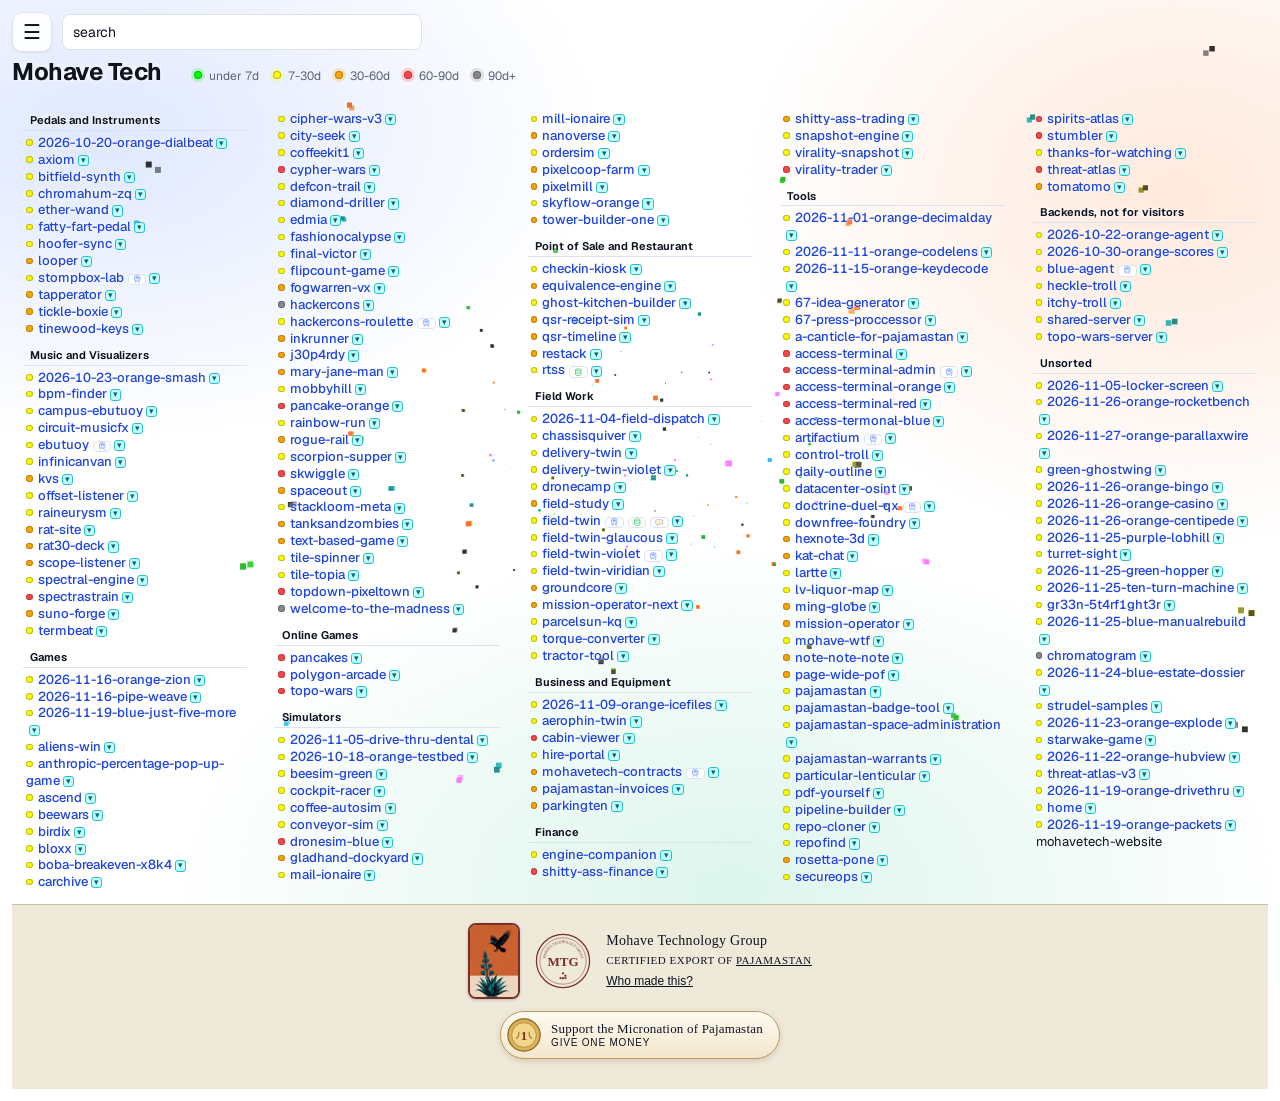
==== index.html @ eb2097d9 "sync app list with vercel" ====
<!DOCTYPE html>
<html>
<head>
<title>Mohave Tech</title>
<script src="troll.js?v=1793902455839" defer></script>
<link rel="manifest" href="manifest.json">
<link rel="icon" type="image/png" href="icon-192.png">
<link rel="apple-touch-icon" href="icon-192.png">
<meta name="theme-color" content="#000000">
<style>
body { background-color: black; color: #00ff00; font-family: monospace; padding: 20px; }
a { text-decoration: none; }
h1 { color: #00ffff; font-family: Arial, sans-serif; font-weight: bold; letter-spacing: 2px; }
h2 { color: #00ffff; font-family: Arial, sans-serif; font-weight: bold; letter-spacing: 1px; border-bottom: 1px solid #00ffff; }
.legend span { margin-right: 15px; }
.tag { color: #888888; margin-left: 6px; font-size: 12px; }
.hamburger { font-size: 28px; cursor: pointer; background: none; border: 1px solid #00ff00; color: #00ff00; padding: 4px 12px; }
.menu { display: none; flex-direction: column; border: 1px solid #00ff00; width: 200px; margin-top: 8px; }
.menu button { background: black; color: #00ff00; border: none; border-bottom: 1px solid #00ff00; padding: 10px; text-align: left; font-family: monospace; font-size: 16px; }
.menu.open { display: flex; }
#searchbar { margin: 10px 0; }
#searchbar input { background: black; color: #00ff00; border: 1px solid #00ff00; font-family: monospace; font-size: 16px; padding: 8px; width: 100%; max-width: 360px; box-sizing: border-box; }
@media (min-width: 900px) and (hover: hover) and (pointer: fine) {
  #alpha-view, #category-view { column-count: 3; column-gap: 40px; }
  #alpha-view p, #category-view p { break-inside: avoid; }
  #category-view h2 { break-after: avoid; }
}
.hidden { display: none; }
#topbar { display: flex; align-items: center; gap: 10px; }
#topbar .hamburger { float: none !important; margin: 0 !important; flex: 0 0 auto; }
#topbar #searchbar { margin: 0 !important; flex: 1 1 auto; min-width: 0; clear: none !important; }
#topbar #searchbar input { max-width: 360px; }
#searchbox:focus { outline: none; border-color: #2447f5 !important; box-shadow: 0 0 0 2px rgba(36, 71, 245, .35); }
</style>
<script>
function filterHub(q) {
  q = q.trim().toLowerCase();
  ["alpha-view", "category-view"].forEach(function (id) {
    var box = document.getElementById(id);
    if (!box) return;
    var head = null, count = 0, show = true;
    Array.prototype.slice.call(box.children).forEach(function (el) {
      if (el.tagName === "H2") {
        if (head) head.style.display = (!q || count) ? "" : "none";
        head = el; count = 0; show = true; el.style.display = "";
        return;
      }
      if (el.tagName === "P") {
        show = !q || el.textContent.toLowerCase().indexOf(q) > -1;
        if (show) count++;
      }
      el.style.display = show ? "" : "none";
    });
    if (head) head.style.display = (!q || count) ? "" : "none";
  });
}
function toggleSearch() {
  var bar = document.getElementById("searchbar");
  var box = document.getElementById("searchbox");
  document.getElementById("menu").classList.remove("open");
  if (bar.classList.contains("hidden")) {
    var st = document.getElementById("stats-view");
    if (st && st.offsetParent !== null) showView("category");
    bar.classList.remove("hidden");
    box.focus();
  } else {
    box.value = "";
    filterHub("");
    bar.classList.add("hidden");
  }
}
</script>
</head>
<body>

<div id="topbar">
<button class="hamburger" onclick="document.getElementById('menu').classList.toggle('open')">&#9776;</button>
<div id="searchbar"><input id="searchbox" type="search" placeholder="search" autocomplete="off" oninput="filterHub(this.value)"></div>
</div>
<div class="menu" id="menu">
<button onclick="showView('alpha')">Alphabetical View</button>
<button onclick="showView('category')">Category View</button>
<button onclick="stumble()">Stumble</button>
<button onclick="showStats()">Statistics</button>
</div>


<h1>Mohave Tech</h1>

<p class="legend">
<span style="color:#00ff00">under 7d</span>
<span style="color:#ffff00">7-30d</span>
<span style="color:#ffa500">30-60d</span>
<span style="color:#ff4444">60-90d</span>
<span style="color:#888888">90d+</span>
</p>

<div id="alpha-view" class="hidden">
<p><a href="https://2026-10-18-orange-testbed.vercel.app">2026-10-18-orange-testbed</a><span class="tag">-orange</span></p>
<p><a href="https://2026-10-20-orange-dialbeat.vercel.app">2026-10-20-orange-dialbeat</a><span class="tag">-orange</span></p>
<p><a href="https://2026-10-22-orange-agent.vercel.app">2026-10-22-orange-agent</a><span class="tag">-orange</span></p>
<p><a href="https://2026-10-23-orange-smash.vercel.app">2026-10-23-orange-smash</a><span class="tag">-orange</span></p>
<p><a href="https://2026-10-30-orange-scores.vercel.app">2026-10-30-orange-scores</a><span class="tag">-orange</span></p>
<p><a href="https://2026-11-01-orange-decimalday.vercel.app">2026-11-01-orange-decimalday</a><span class="tag">-orange</span></p>
<p><a href="https://2026-11-04-field-dispatch.vercel.app">2026-11-04-field-dispatch</a></p>
<p><a href="https://2026-11-05-drive-thru-dental.vercel.app">2026-11-05-drive-thru-dental</a></p>
<p><a href="https://2026-11-05-locker-screen.vercel.app">2026-11-05-locker-screen</a></p>
<p><a href="https://2026-11-09-orange-icefiles.vercel.app">2026-11-09-orange-icefiles</a></p>
<p><a href="https://2026-11-11-orange-codelens.vercel.app">2026-11-11-orange-codelens</a></p>
<p><a href="https://2026-11-15-orange-keydecode.vercel.app">2026-11-15-orange-keydecode</a></p>
<p><a href="https://2026-11-16-orange-zion.vercel.app">2026-11-16-orange-zion</a></p>
<p><a href="https://2026-11-16-pipe-weave.vercel.app">2026-11-16-pipe-weave</a></p>
<p><a href="https://2026-11-19-blue-just-five-more.vercel.app">2026-11-19-blue-just-five-more</a></p>
<p><a href="https://2026-11-19-orange-drivethru.vercel.app">2026-11-19-orange-drivethru</a></p>
<p><a href="https://2026-11-19-orange-packets.vercel.app">2026-11-19-orange-packets</a></p>
<p><a href="https://2026-11-22-orange-hubview.vercel.app">2026-11-22-orange-hubview</a></p>
<p><a href="https://2026-11-23-orange-explode.vercel.app">2026-11-23-orange-explode</a></p>
<p><a href="https://2026-11-24-blue-estate-dossier.vercel.app">2026-11-24-blue-estate-dossier</a></p>
<p><a href="https://2026-11-25-blue-manualrebuild.vercel.app">2026-11-25-blue-manualrebuild</a></p>
<p><a href="https://2026-11-25-green-hopper.vercel.app">2026-11-25-green-hopper</a></p>
<p><a href="https://2026-11-25-purple-lobhill.vercel.app">2026-11-25-purple-lobhill</a></p>
<p><a href="https://2026-11-25-ten-turn-machine.vercel.app">2026-11-25-ten-turn-machine</a></p>
<p><a href="https://2026-11-26-orange-bingo.vercel.app">2026-11-26-orange-bingo</a></p>
<p><a href="https://2026-11-26-orange-casino.vercel.app">2026-11-26-orange-casino</a></p>
<p><a href="https://2026-11-26-orange-centipede.vercel.app">2026-11-26-orange-centipede</a></p>
<p><a href="https://2026-11-26-orange-rocketbench.vercel.app">2026-11-26-orange-rocketbench</a></p>
<p><a href="https://2026-11-27-orange-parallaxwire.vercel.app">2026-11-27-orange-parallaxwire</a></p>
<p><a href="https://67-idea-generator.vercel.app">67-idea-generator</a></p>
<p><a href="https://67-press-proccessor.vercel.app">67-press-proccessor</a><span class="tag">-orange</span></p>
<p><a href="https://a-canticle-for-pajamastan.vercel.app">a-canticle-for-pajamastan</a></p>
<p><a href="https://access-terminal-smoky.vercel.app">access-terminal</a><span class="tag">-blue-orange</span></p>
<p><a href="https://access-terminal-admin.vercel.app">access-terminal-admin</a><span class="tag">-blue-orange</span></p>
<p><a href="https://access-terminal-orange.vercel.app">access-terminal-orange</a><span class="tag">-blue</span></p>
<p><a href="https://access-terminal-red.vercel.app">access-terminal-red</a><span class="tag">-blue</span></p>
<p><a href="https://access-termonal-blue.vercel.app">access-termonal-blue</a><span class="tag">-blue</span></p>
<p><a href="https://aerophin-twin.vercel.app">aerophin-twin</a><span class="tag">-orange-blue</span></p>
<p><a href="https://aliens-win.vercel.app">aliens-win</a><span class="tag">-orange</span></p>
<p><a href="https://anthropic-percentage-pop-up-game.vercel.app">anthropic-percentage-pop-up-game</a></p>
<p><a href="https://artifactium.vercel.app">artifactium</a></p>
<p><a href="https://ascend-pearl-ten.vercel.app">ascend</a><span class="tag">-red</span></p>
<p><a href="https://axiom-eight-xi.vercel.app">axiom</a><span class="tag">-orange-red</span></p>
<p><a href="https://beesim-green.vercel.app">beesim-green</a><span class="tag">-green</span></p>
<p><a href="https://beewars.vercel.app">beewars</a></p>
<p><a href="https://birdix.vercel.app">birdix</a><span class="tag">-orange-blue</span></p>
<p><a href="https://bitfield-synth.vercel.app">bitfield-synth</a><span class="tag">-blue-orange</span></p>
<p><a href="https://bloxx-three.vercel.app">bloxx</a></p>
<p><a href="https://blue-agent-lilac.vercel.app">blue-agent</a></p>
<p><a href="https://boba-breakeven-x8k4.vercel.app">boba-breakeven-x8k4</a><span class="tag">-blue</span></p>
<p><a href="https://bpm-finder-sigma.vercel.app">bpm-finder</a></p>
<p><a href="https://cabin-viewer.vercel.app">cabin-viewer</a><span class="tag">-orange</span></p>
<p><a href="https://campus-ebutuoy.vercel.app">campus-ebutuoy</a><span class="tag">-orange</span></p>
<p><a href="https://carchive-nine.vercel.app">carchive</a><span class="tag">-blue</span></p>
<p><a href="https://chassisquiver.vercel.app">chassisquiver</a></p>
<p><a href="https://checkin-kiosk-bice.vercel.app">checkin-kiosk</a><span class="tag">-blue-red</span></p>
<p><a href="https://chromahum-zq.vercel.app">chromahum-zq</a></p>
<p><a href="https://chromatogram-three.vercel.app">chromatogram</a></p>
<p><a href="https://cipher-wars-v3.vercel.app">cipher-wars-v3</a></p>
<p><a href="https://circuit-musicfx.vercel.app">circuit-musicfx</a><span class="tag">-orange</span></p>
<p><a href="https://city-seek.vercel.app">city-seek</a></p>
<p><a href="https://cockpit-racer.vercel.app">cockpit-racer</a><span class="tag">-blue</span></p>
<p><a href="https://coffee-autosim.vercel.app">coffee-autosim</a><span class="tag">-blue</span></p>
<p><a href="https://coffeekit1.vercel.app">coffeekit1</a><span class="tag">-orange-green</span></p>
<p><a href="https://control-troll-sudosilo2-1771s-projects.vercel.app">control-troll</a></p>
<p><a href="https://conveyor-sim.vercel.app">conveyor-sim</a></p>
<p><a href="https://cypher-wars.vercel.app">cypher-wars</a><span class="tag">-orange</span></p>
<p><a href="https://daily-outline.vercel.app">daily-outline</a><span class="tag">-orange</span></p>
<p><a href="https://datacenter-osint.vercel.app">datacenter-osint</a><span class="tag">-blue</span></p>
<p><a href="https://defcon-trail.vercel.app">defcon-trail</a></p>
<p><a href="https://delivery-twin.vercel.app">delivery-twin</a></p>
<p><a href="https://delivery-twin-violet.vercel.app">delivery-twin-violet</a></p>
<p><a href="https://diamond-driller.vercel.app">diamond-driller</a></p>
<p><a href="https://doctrine-duel-qx.vercel.app">doctrine-duel-qx</a></p>
<p><a href="https://downfree-foundry.vercel.app">downfree-foundry</a></p>
<p><a href="https://dronecamp.vercel.app">dronecamp</a></p>
<p><a href="https://dronesim-blue.vercel.app">dronesim-blue</a><span class="tag">-blue</span></p>
<p><a href="https://ebutuoy.vercel.app">ebutuoy</a><span class="tag">-blue-orange</span></p>
<p><a href="https://edmia.vercel.app">edmia</a><span class="tag">-orange</span></p>
<p><a href="https://engine-companion.vercel.app">engine-companion</a></p>
<p><a href="https://equivalence-engine.vercel.app">equivalence-engine</a><span class="tag">-blue</span></p>
<p><a href="https://ether-wand.vercel.app">ether-wand</a><span class="tag">-orange</span></p>
<p><a href="https://fashionocalypse.vercel.app">fashionocalypse</a></p>
<p><a href="https://fatty-fart-pedal.vercel.app">fatty-fart-pedal</a></p>
<p><a href="https://field-study-pi.vercel.app">field-study</a><span class="tag">-blue-red</span></p>
<p><a href="https://field-twin-teal.vercel.app">field-twin</a><span class="tag">-blue</span></p>
<p><a href="https://field-twin-glaucous.vercel.app">field-twin-glaucous</a></p>
<p><a href="https://field-twin-violet.vercel.app">field-twin-violet</a></p>
<p><a href="https://field-twin-viridian.vercel.app">field-twin-viridian</a></p>
<p><a href="https://final-victor.vercel.app">final-victor</a></p>
<p><a href="https://flipcount-game.vercel.app">flipcount-game</a></p>
<p><a href="https://fogwarren-vx.vercel.app">fogwarren-vx</a></p>
<p><a href="https://ghost-kitchen-builder.vercel.app">ghost-kitchen-builder</a><span class="tag">-orange</span></p>
<p><a href="https://gladhand-dockyard.vercel.app">gladhand-dockyard</a><span class="tag">-blue-red</span></p>
<p><a href="https://gr33n-5t4rf1ght3r.vercel.app">gr33n-5t4rf1ght3r</a></p>
<p><a href="https://green-ghostwing.vercel.app">green-ghostwing</a></p>
<p><a href="https://groundcore-nine.vercel.app">groundcore</a><span class="tag">-orange</span></p>
<p><a href="https://hackercons.vercel.app">hackercons</a><span class="tag">-blue-orange</span></p>
<p><a href="https://hackercons-roulette.vercel.app">hackercons-roulette</a><span class="tag">-orange-blue</span></p>
<p><a href="https://heckle-troll.vercel.app">heckle-troll</a></p>
<p><a href="https://hexnote-3d.vercel.app">hexnote-3d</a><span class="tag">-orange</span></p>
<p><a href="https://hire-portal-six.vercel.app">hire-portal</a><span class="tag">-orange</span></p>
<p><a href="https://home.vercel.app">home</a></p>
<p><a href="https://hoofer-sync.vercel.app">hoofer-sync</a></p>
<p><a href="https://infinicanvan.vercel.app">infinicanvan</a><span class="tag">-orange-red</span></p>
<p><a href="https://inkrunner-gray.vercel.app">inkrunner</a></p>
<p><a href="https://itchy-troll.vercel.app">itchy-troll</a></p>
<p><a href="https://j30p4rdy.vercel.app">j30p4rdy</a><span class="tag">-blue</span></p>
<p><a href="https://kat-chat-flame.vercel.app">kat-chat</a><span class="tag">-orange</span></p>
<p><a href="https://kvs-sigma.vercel.app">kvs</a><span class="tag">-blue-orange</span></p>
<p><a href="https://lartte.vercel.app">lartte</a></p>
<p><a href="https://looper-sooty.vercel.app">looper</a><span class="tag">-blue-orange</span></p>
<p><a href="https://lv-liquor-map.vercel.app">lv-liquor-map</a></p>
<p><a href="https://mail-ionaire.vercel.app">mail-ionaire</a></p>
<p><a href="https://mary-jane-man.vercel.app">mary-jane-man</a><span class="tag">-red-blue-orange</span></p>
<p><a href="https://mill-ionaire.vercel.app">mill-ionaire</a><span class="tag">-orange</span></p>
<p><a href="https://ming-globe.vercel.app">ming-globe</a><span class="tag">-orange</span></p>
<p><a href="https://mission-operator.vercel.app">mission-operator</a><span class="tag">-orange</span></p>
<p><a href="https://mission-operator-next.vercel.app">mission-operator-next</a></p>
<p><a href="https://mobbyhill.vercel.app">mobbyhill</a></p>
<p><a href="https://mohave-wtf.vercel.app">mohave-wtf</a></p>
<p><a href="https://mohavetech-contracts.vercel.app">mohavetech-contracts</a><span class="tag">-blue-orange</span></p>
<p><a href="https://nanoverse-psi.vercel.app">nanoverse</a><span class="tag">-red</span></p>
<p><a href="https://note-note-note.vercel.app">note-note-note</a><span class="tag">-orange</span></p>
<p><a href="https://offset-listener.vercel.app">offset-listener</a><span class="tag">-blue-red</span></p>
<p><a href="https://ordersim.vercel.app">ordersim</a><span class="tag">-blue</span></p>
<p><a href="https://page-wide-pof.vercel.app">page-wide-pof</a><span class="tag">-orange</span></p>
<p><a href="https://pajamastan.vercel.app">pajamastan</a><span class="tag">-blue</span></p>
<p><a href="https://pajamastan-badge-tool.vercel.app">pajamastan-badge-tool</a></p>
<p><a href="https://pajamastan-invoices.vercel.app">pajamastan-invoices</a></p>
<p><a href="https://pajamastan-space-administration.vercel.app">pajamastan-space-administration</a></p>
<p><a href="https://pajamastan-warrants.vercel.app">pajamastan-warrants</a><span class="tag">-orange</span></p>
<p><a href="https://pancake-orange.vercel.app">pancake-orange</a><span class="tag">-orange</span></p>
<p><a href="https://pancakes-ecru.vercel.app">pancakes</a></p>
<p><a href="https://parcelsun-kq.vercel.app">parcelsun-kq</a></p>
<p><a href="https://parkingten.vercel.app">parkingten</a><span class="tag">-orange</span></p>
<p><a href="https://particular-lenticular.vercel.app">particular-lenticular</a></p>
<p><a href="https://pdf-yourself.vercel.app">pdf-yourself</a></p>
<p><a href="https://pipeline-builder-azure-kappa.vercel.app">pipeline-builder</a><span class="tag">-orange</span></p>
<p><a href="https://pixelcoop-farm.vercel.app">pixelcoop-farm</a></p>
<p><a href="https://pixelmill.vercel.app">pixelmill</a><span class="tag">-red</span></p>
<p><a href="https://polygon-arcade.vercel.app">polygon-arcade</a><span class="tag">-green</span></p>
<p><a href="https://qsr-receipt-sim.vercel.app">qsr-receipt-sim</a><span class="tag">-orange</span></p>
<p><a href="https://qsr-timeline.vercel.app">qsr-timeline</a></p>
<p><a href="https://rainbow-run-ochre.vercel.app">rainbow-run</a></p>
<p><a href="https://raineurysm.vercel.app">raineurysm</a></p>
<p><a href="https://rat-site-gilt.vercel.app">rat-site</a><span class="tag">-orange</span></p>
<p><a href="https://rat30-deck.vercel.app">rat30-deck</a><span class="tag">-orange</span></p>
<p><a href="https://repo-cloner-khaki.vercel.app">repo-cloner</a></p>
<p><a href="https://repofind-delta.vercel.app">repofind</a><span class="tag">-blue-orange</span></p>
<p><a href="https://restack-wheat.vercel.app">restack</a><span class="tag">-orange</span></p>
<p><a href="https://rogue-rail.vercel.app">rogue-rail</a><span class="tag">-blue-orange</span></p>
<p><a href="https://rosetta-pone.vercel.app">rosetta-pone</a></p>
<p><a href="https://rtss-sigma.vercel.app">rtss</a><span class="tag">-orange</span></p>
<p><a href="https://scope-listener.vercel.app">scope-listener</a><span class="tag">-blue-red</span></p>
<p><a href="https://scorpion-supper.vercel.app">scorpion-supper</a></p>
<p><a href="https://secureops-pi.vercel.app">secureops</a><span class="tag">-red</span></p>
<p><a href="https://shared-server-azure.vercel.app">shared-server</a></p>
<p><a href="https://shitty-ass-finance.vercel.app">shitty-ass-finance</a><span class="tag">-orange</span></p>
<p><a href="https://shitty-ass-trading.vercel.app">shitty-ass-trading</a><span class="tag">-blue-red-orange</span></p>
<p><a href="https://skwiggle.vercel.app">skwiggle</a><span class="tag">-orange-red-blue</span></p>
<p><a href="https://skyflow-orange.vercel.app">skyflow-orange</a><span class="tag">-orange</span></p>
<p><a href="https://snapshot-engine-pied.vercel.app">snapshot-engine</a></p>
<p><a href="https://spaceout-mu.vercel.app">spaceout</a><span class="tag">-orange-blue</span></p>
<p><a href="https://spectral-engine.vercel.app">spectral-engine</a><span class="tag">-orange</span></p>
<p><a href="https://spectrastrain.vercel.app">spectrastrain</a><span class="tag">-blue</span></p>
<p><a href="https://spirits-atlas.vercel.app">spirits-atlas</a><span class="tag">-blue-orange</span></p>
<p><a href="https://stackloom-meta.vercel.app">stackloom-meta</a></p>
<p><a href="https://starwake-game-fawn.vercel.app">starwake-game</a></p>
<p><a href="https://stompbox-lab.vercel.app">stompbox-lab</a><span class="tag">-orange</span></p>
<p><a href="https://strudel-samples.vercel.app">strudel-samples</a></p>
<p><a href="https://stumbler.vercel.app">stumbler</a><span class="tag">-red-blue-green</span></p>
<p><a href="https://suno-forge-kappa.vercel.app">suno-forge</a><span class="tag">-blue-orange</span></p>
<p><a href="https://tanksandzombies.vercel.app">tanksandzombies</a><span class="tag">-blue-orange</span></p>
<p><a href="https://tapperator.vercel.app">tapperator</a></p>
<p><a href="https://termbeat.vercel.app">termbeat</a></p>
<p><a href="https://text-based-game-nine.vercel.app">text-based-game</a></p>
<p><a href="https://thanks-for-watching.vercel.app">thanks-for-watching</a></p>
<p><a href="https://threat-atlas-two.vercel.app">threat-atlas</a><span class="tag">-blue</span></p>
<p><a href="https://threat-atlas-v3.vercel.app">threat-atlas-v3</a></p>
<p><a href="https://tickle-boxie.vercel.app">tickle-boxie</a></p>
<p><a href="https://tile-spinner.vercel.app">tile-spinner</a><span class="tag">-blue</span></p>
<p><a href="https://tile-topia.vercel.app">tile-topia</a></p>
<p><a href="https://tinewood-keys.vercel.app">tinewood-keys</a><span class="tag">-orange</span></p>
<p><a href="https://tomatomo.vercel.app">tomatomo</a></p>
<p><a href="https://topdown-pixeltown.vercel.app">topdown-pixeltown</a><span class="tag">-green-orange</span></p>
<p><a href="https://topo-wars.vercel.app">topo-wars</a><span class="tag">-orange</span></p>
<p><a class="nostumble" href="https://topo-wars-server.vercel.app">topo-wars-server</a></p>
<p><a href="https://torque-converter.vercel.app">torque-converter</a><span class="tag">-orange</span></p>
<p><a href="https://tower-builder-one.vercel.app">tower-builder-one</a><span class="tag">-blue-green</span></p>
<p><a href="https://tractor-tool.vercel.app">tractor-tool</a></p>
<p><a href="https://turret-sight.vercel.app">turret-sight</a></p>
<p><a href="https://virality-snapshot.vercel.app">virality-snapshot</a><span class="tag">-orange</span></p>
<p><a href="https://virality-trader.vercel.app">virality-trader</a><span class="tag">-orange-red</span></p>
<p><a href="https://welcome-to-the-madness.vercel.app">welcome-to-the-madness</a></p>
</div>

<div id="stats-view" class="hidden"></div>

<div id="category-view">
<h2>Pedals and Instruments</h2>
<p><a href="https://2026-10-20-orange-dialbeat.vercel.app">2026-10-20-orange-dialbeat</a><span class="tag">-orange</span></p>
<p><a href="https://axiom-eight-xi.vercel.app">axiom</a><span class="tag">-orange-red</span></p>
<p><a href="https://bitfield-synth.vercel.app">bitfield-synth</a><span class="tag">-blue-orange</span></p>
<p><a href="https://chromahum-zq.vercel.app">chromahum-zq</a></p>
<p><a href="https://ether-wand.vercel.app">ether-wand</a><span class="tag">-orange</span></p>
<p><a href="https://fatty-fart-pedal.vercel.app">fatty-fart-pedal</a></p>
<p><a href="https://hoofer-sync.vercel.app">hoofer-sync</a></p>
<p><a href="https://looper-sooty.vercel.app">looper</a><span class="tag">-blue-orange</span></p>
<p><a href="https://stompbox-lab.vercel.app">stompbox-lab</a><span class="tag">-orange</span></p>
<p><a href="https://tapperator.vercel.app">tapperator</a></p>
<p><a href="https://tickle-boxie.vercel.app">tickle-boxie</a></p>
<p><a href="https://tinewood-keys.vercel.app">tinewood-keys</a><span class="tag">-orange</span></p>

<h2>Music and Visualizers</h2>
<p><a href="https://2026-10-23-orange-smash.vercel.app">2026-10-23-orange-smash</a><span class="tag">-orange</span></p>
<p><a href="https://bpm-finder-sigma.vercel.app">bpm-finder</a></p>
<p><a href="https://campus-ebutuoy.vercel.app">campus-ebutuoy</a><span class="tag">-orange</span></p>
<p><a href="https://circuit-musicfx.vercel.app">circuit-musicfx</a><span class="tag">-orange</span></p>
<p><a href="https://ebutuoy.vercel.app">ebutuoy</a><span class="tag">-blue-orange</span></p>
<p><a href="https://infinicanvan.vercel.app">infinicanvan</a><span class="tag">-orange-red</span></p>
<p><a href="https://kvs-sigma.vercel.app">kvs</a><span class="tag">-blue-orange</span></p>
<p><a href="https://offset-listener.vercel.app">offset-listener</a><span class="tag">-blue-red</span></p>
<p><a href="https://raineurysm.vercel.app">raineurysm</a></p>
<p><a href="https://rat-site-gilt.vercel.app">rat-site</a><span class="tag">-orange</span></p>
<p><a href="https://rat30-deck.vercel.app">rat30-deck</a><span class="tag">-orange</span></p>
<p><a href="https://scope-listener.vercel.app">scope-listener</a><span class="tag">-blue-red</span></p>
<p><a href="https://spectral-engine.vercel.app">spectral-engine</a><span class="tag">-orange</span></p>
<p><a href="https://spectrastrain.vercel.app">spectrastrain</a><span class="tag">-blue</span></p>
<p><a href="https://suno-forge-kappa.vercel.app">suno-forge</a><span class="tag">-blue-orange</span></p>
<p><a href="https://termbeat.vercel.app">termbeat</a></p>

<h2>Games</h2>
<p><a href="https://2026-11-16-orange-zion.vercel.app">2026-11-16-orange-zion</a></p>
<p><a href="https://2026-11-16-pipe-weave.vercel.app">2026-11-16-pipe-weave</a></p>
<p><a href="https://2026-11-19-blue-just-five-more.vercel.app">2026-11-19-blue-just-five-more</a></p>
<p><a href="https://aliens-win.vercel.app">aliens-win</a><span class="tag">-orange</span></p>
<p><a href="https://anthropic-percentage-pop-up-game.vercel.app">anthropic-percentage-pop-up-game</a></p>
<p><a href="https://ascend-pearl-ten.vercel.app">ascend</a><span class="tag">-red</span></p>
<p><a href="https://beewars.vercel.app">beewars</a></p>
<p><a href="https://birdix.vercel.app">birdix</a><span class="tag">-orange-blue</span></p>
<p><a href="https://bloxx-three.vercel.app">bloxx</a></p>
<p><a href="https://boba-breakeven-x8k4.vercel.app">boba-breakeven-x8k4</a><span class="tag">-blue</span></p>
<p><a href="https://carchive-nine.vercel.app">carchive</a><span class="tag">-blue</span></p>
<p><a href="https://cipher-wars-v3.vercel.app">cipher-wars-v3</a></p>
<p><a href="https://city-seek.vercel.app">city-seek</a></p>
<p><a href="https://coffeekit1.vercel.app">coffeekit1</a><span class="tag">-orange-green</span></p>
<p><a href="https://cypher-wars.vercel.app">cypher-wars</a><span class="tag">-orange</span></p>
<p><a href="https://defcon-trail.vercel.app">defcon-trail</a></p>
<p><a href="https://diamond-driller.vercel.app">diamond-driller</a></p>
<p><a href="https://edmia.vercel.app">edmia</a><span class="tag">-orange</span></p>
<p><a href="https://fashionocalypse.vercel.app">fashionocalypse</a></p>
<p><a href="https://final-victor.vercel.app">final-victor</a></p>
<p><a href="https://flipcount-game.vercel.app">flipcount-game</a></p>
<p><a href="https://fogwarren-vx.vercel.app">fogwarren-vx</a></p>
<p><a href="https://hackercons.vercel.app">hackercons</a><span class="tag">-blue-orange</span></p>
<p><a href="https://hackercons-roulette.vercel.app">hackercons-roulette</a><span class="tag">-orange-blue</span></p>
<p><a href="https://inkrunner-gray.vercel.app">inkrunner</a></p>
<p><a href="https://j30p4rdy.vercel.app">j30p4rdy</a><span class="tag">-blue</span></p>
<p><a href="https://mary-jane-man.vercel.app">mary-jane-man</a><span class="tag">-red-blue-orange</span></p>
<p><a href="https://mobbyhill.vercel.app">mobbyhill</a></p>
<p><a href="https://pancake-orange.vercel.app">pancake-orange</a><span class="tag">-orange</span></p>
<p><a href="https://rainbow-run-ochre.vercel.app">rainbow-run</a></p>
<p><a href="https://rogue-rail.vercel.app">rogue-rail</a><span class="tag">-blue-orange</span></p>
<p><a href="https://scorpion-supper.vercel.app">scorpion-supper</a></p>
<p><a href="https://skwiggle.vercel.app">skwiggle</a><span class="tag">-orange-red-blue</span></p>
<p><a href="https://spaceout-mu.vercel.app">spaceout</a><span class="tag">-orange-blue</span></p>
<p><a href="https://stackloom-meta.vercel.app">stackloom-meta</a></p>
<p><a href="https://tanksandzombies.vercel.app">tanksandzombies</a><span class="tag">-blue-orange</span></p>
<p><a href="https://text-based-game-nine.vercel.app">text-based-game</a></p>
<p><a href="https://tile-spinner.vercel.app">tile-spinner</a><span class="tag">-blue</span></p>
<p><a href="https://tile-topia.vercel.app">tile-topia</a></p>
<p><a href="https://topdown-pixeltown.vercel.app">topdown-pixeltown</a><span class="tag">-green-orange</span></p>
<p><a href="https://welcome-to-the-madness.vercel.app">welcome-to-the-madness</a></p>

<h2>Online Games</h2>
<p><a href="https://pancakes-ecru.vercel.app">pancakes</a></p>
<p><a href="https://polygon-arcade.vercel.app">polygon-arcade</a><span class="tag">-green</span></p>
<p><a href="https://topo-wars.vercel.app">topo-wars</a><span class="tag">-orange</span></p>

<h2>Simulators</h2>
<p><a href="https://2026-11-05-drive-thru-dental.vercel.app">2026-11-05-drive-thru-dental</a></p>
<p><a href="https://2026-10-18-orange-testbed.vercel.app">2026-10-18-orange-testbed</a><span class="tag">-orange</span></p>
<p><a href="https://beesim-green.vercel.app">beesim-green</a><span class="tag">-green</span></p>
<p><a href="https://cockpit-racer.vercel.app">cockpit-racer</a><span class="tag">-blue</span></p>
<p><a href="https://coffee-autosim.vercel.app">coffee-autosim</a><span class="tag">-blue</span></p>
<p><a href="https://conveyor-sim.vercel.app">conveyor-sim</a></p>
<p><a href="https://dronesim-blue.vercel.app">dronesim-blue</a><span class="tag">-blue</span></p>
<p><a href="https://gladhand-dockyard.vercel.app">gladhand-dockyard</a><span class="tag">-blue-red</span></p>
<p><a href="https://mail-ionaire.vercel.app">mail-ionaire</a></p>
<p><a href="https://mill-ionaire.vercel.app">mill-ionaire</a><span class="tag">-orange</span></p>
<p><a href="https://nanoverse-psi.vercel.app">nanoverse</a><span class="tag">-red</span></p>
<p><a href="https://ordersim.vercel.app">ordersim</a><span class="tag">-blue</span></p>
<p><a href="https://pixelcoop-farm.vercel.app">pixelcoop-farm</a></p>
<p><a href="https://pixelmill.vercel.app">pixelmill</a><span class="tag">-red</span></p>
<p><a href="https://skyflow-orange.vercel.app">skyflow-orange</a><span class="tag">-orange</span></p>
<p><a href="https://tower-builder-one.vercel.app">tower-builder-one</a><span class="tag">-blue-green</span></p>

<h2>Point of Sale and Restaurant</h2>
<p><a href="https://checkin-kiosk-bice.vercel.app">checkin-kiosk</a><span class="tag">-blue-red</span></p>
<p><a href="https://equivalence-engine.vercel.app">equivalence-engine</a><span class="tag">-blue</span></p>
<p><a href="https://ghost-kitchen-builder.vercel.app">ghost-kitchen-builder</a><span class="tag">-orange</span></p>
<p><a href="https://qsr-receipt-sim.vercel.app">qsr-receipt-sim</a><span class="tag">-orange</span></p>
<p><a href="https://qsr-timeline.vercel.app">qsr-timeline</a></p>
<p><a href="https://restack-wheat.vercel.app">restack</a><span class="tag">-orange</span></p>
<p><a href="https://rtss-sigma.vercel.app">rtss</a><span class="tag">-orange</span></p>

<h2>Field Work</h2>
<p><a href="https://2026-11-04-field-dispatch.vercel.app">2026-11-04-field-dispatch</a></p>
<p><a href="https://chassisquiver.vercel.app">chassisquiver</a></p>
<p><a href="https://delivery-twin.vercel.app">delivery-twin</a></p>
<p><a href="https://delivery-twin-violet.vercel.app">delivery-twin-violet</a></p>
<p><a href="https://dronecamp.vercel.app">dronecamp</a></p>
<p><a href="https://field-study-pi.vercel.app">field-study</a><span class="tag">-blue-red</span></p>
<p><a href="https://field-twin-teal.vercel.app">field-twin</a><span class="tag">-blue</span></p>
<p><a href="https://field-twin-glaucous.vercel.app">field-twin-glaucous</a></p>
<p><a href="https://field-twin-violet.vercel.app">field-twin-violet</a></p>
<p><a href="https://field-twin-viridian.vercel.app">field-twin-viridian</a></p>
<p><a href="https://groundcore-nine.vercel.app">groundcore</a><span class="tag">-orange</span></p>
<p><a href="https://mission-operator-next.vercel.app">mission-operator-next</a></p>
<p><a href="https://parcelsun-kq.vercel.app">parcelsun-kq</a></p>
<p><a href="https://torque-converter.vercel.app">torque-converter</a><span class="tag">-orange</span></p>
<p><a href="https://tractor-tool.vercel.app">tractor-tool</a></p>

<h2>Business and Equipment</h2>
<p><a href="https://2026-11-09-orange-icefiles.vercel.app">2026-11-09-orange-icefiles</a></p>
<p><a href="https://aerophin-twin.vercel.app">aerophin-twin</a><span class="tag">-orange-blue</span></p>
<p><a href="https://cabin-viewer.vercel.app">cabin-viewer</a><span class="tag">-orange</span></p>
<p><a href="https://hire-portal-six.vercel.app">hire-portal</a><span class="tag">-orange</span></p>
<p><a href="https://mohavetech-contracts.vercel.app">mohavetech-contracts</a><span class="tag">-blue-orange</span></p>
<p><a href="https://pajamastan-invoices.vercel.app">pajamastan-invoices</a></p>
<p><a href="https://parkingten.vercel.app">parkingten</a><span class="tag">-orange</span></p>

<h2>Finance</h2>
<p><a href="https://engine-companion.vercel.app">engine-companion</a></p>
<p><a href="https://shitty-ass-finance.vercel.app">shitty-ass-finance</a><span class="tag">-orange</span></p>
<p><a href="https://shitty-ass-trading.vercel.app">shitty-ass-trading</a><span class="tag">-blue-red-orange</span></p>
<p><a href="https://snapshot-engine-pied.vercel.app">snapshot-engine</a></p>
<p><a href="https://virality-snapshot.vercel.app">virality-snapshot</a><span class="tag">-orange</span></p>
<p><a href="https://virality-trader.vercel.app">virality-trader</a><span class="tag">-orange-red</span></p>

<h2>Tools</h2>
<p><a href="https://2026-11-01-orange-decimalday.vercel.app">2026-11-01-orange-decimalday</a><span class="tag">-orange</span></p>
<p><a href="https://2026-11-11-orange-codelens.vercel.app">2026-11-11-orange-codelens</a></p>
<p><a href="https://2026-11-15-orange-keydecode.vercel.app">2026-11-15-orange-keydecode</a></p>
<p><a href="https://67-idea-generator.vercel.app">67-idea-generator</a></p>
<p><a href="https://67-press-proccessor.vercel.app">67-press-proccessor</a><span class="tag">-orange</span></p>
<p><a href="https://a-canticle-for-pajamastan.vercel.app">a-canticle-for-pajamastan</a></p>
<p><a href="https://access-terminal-smoky.vercel.app">access-terminal</a><span class="tag">-blue-orange</span></p>
<p><a href="https://access-terminal-admin.vercel.app">access-terminal-admin</a><span class="tag">-blue-orange</span></p>
<p><a href="https://access-terminal-orange.vercel.app">access-terminal-orange</a><span class="tag">-blue</span></p>
<p><a href="https://access-terminal-red.vercel.app">access-terminal-red</a><span class="tag">-blue</span></p>
<p><a href="https://access-termonal-blue.vercel.app">access-termonal-blue</a><span class="tag">-blue</span></p>
<p><a href="https://artifactium.vercel.app">artifactium</a></p>
<p><a href="https://control-troll-sudosilo2-1771s-projects.vercel.app">control-troll</a></p>
<p><a href="https://daily-outline.vercel.app">daily-outline</a><span class="tag">-orange</span></p>
<p><a href="https://datacenter-osint.vercel.app">datacenter-osint</a><span class="tag">-blue</span></p>
<p><a href="https://doctrine-duel-qx.vercel.app">doctrine-duel-qx</a></p>
<p><a href="https://downfree-foundry.vercel.app">downfree-foundry</a></p>
<p><a href="https://hexnote-3d.vercel.app">hexnote-3d</a><span class="tag">-orange</span></p>
<p><a href="https://kat-chat-flame.vercel.app">kat-chat</a><span class="tag">-orange</span></p>
<p><a href="https://lartte.vercel.app">lartte</a></p>
<p><a href="https://lv-liquor-map.vercel.app">lv-liquor-map</a></p>
<p><a href="https://ming-globe.vercel.app">ming-globe</a><span class="tag">-orange</span></p>
<p><a href="https://mission-operator.vercel.app">mission-operator</a><span class="tag">-orange</span></p>
<p><a href="https://mohave-wtf.vercel.app">mohave-wtf</a></p>
<p><a href="https://note-note-note.vercel.app">note-note-note</a><span class="tag">-orange</span></p>
<p><a href="https://page-wide-pof.vercel.app">page-wide-pof</a><span class="tag">-orange</span></p>
<p><a href="https://pajamastan.vercel.app">pajamastan</a><span class="tag">-blue</span></p>
<p><a href="https://pajamastan-badge-tool.vercel.app">pajamastan-badge-tool</a></p>
<p><a href="https://pajamastan-space-administration.vercel.app">pajamastan-space-administration</a></p>
<p><a href="https://pajamastan-warrants.vercel.app">pajamastan-warrants</a><span class="tag">-orange</span></p>
<p><a href="https://particular-lenticular.vercel.app">particular-lenticular</a></p>
<p><a href="https://pdf-yourself.vercel.app">pdf-yourself</a></p>
<p><a href="https://pipeline-builder-azure-kappa.vercel.app">pipeline-builder</a><span class="tag">-orange</span></p>
<p><a href="https://repo-cloner-khaki.vercel.app">repo-cloner</a></p>
<p><a href="https://repofind-delta.vercel.app">repofind</a><span class="tag">-blue-orange</span></p>
<p><a href="https://rosetta-pone.vercel.app">rosetta-pone</a></p>
<p><a href="https://secureops-pi.vercel.app">secureops</a><span class="tag">-red</span></p>
<p><a href="https://spirits-atlas.vercel.app">spirits-atlas</a><span class="tag">-blue-orange</span></p>
<p><a href="https://stumbler.vercel.app">stumbler</a><span class="tag">-red-blue-green</span></p>
<p><a href="https://thanks-for-watching.vercel.app">thanks-for-watching</a></p>
<p><a href="https://threat-atlas-two.vercel.app">threat-atlas</a><span class="tag">-blue</span></p>
<p><a href="https://tomatomo.vercel.app">tomatomo</a></p>

<h2>Backends, not for visitors</h2>
<p><a href="https://2026-10-22-orange-agent.vercel.app">2026-10-22-orange-agent</a><span class="tag">-orange</span></p>
<p><a href="https://2026-10-30-orange-scores.vercel.app">2026-10-30-orange-scores</a><span class="tag">-orange</span></p>
<p><a href="https://blue-agent-lilac.vercel.app">blue-agent</a></p>
<p><a href="https://heckle-troll.vercel.app">heckle-troll</a></p>
<p><a href="https://itchy-troll.vercel.app">itchy-troll</a></p>
<p><a href="https://shared-server-azure.vercel.app">shared-server</a></p>
<p><a class="nostumble" href="https://topo-wars-server.vercel.app">topo-wars-server</a></p>

<h2>Unsorted</h2>
<p><a href="https://2026-11-05-locker-screen.vercel.app">2026-11-05-locker-screen</a></p>
<p><a href="https://2026-11-26-orange-rocketbench.vercel.app">2026-11-26-orange-rocketbench</a></p>
<p><a href="https://2026-11-27-orange-parallaxwire.vercel.app">2026-11-27-orange-parallaxwire</a></p>
<p><a href="https://green-ghostwing.vercel.app">green-ghostwing</a></p>
<p><a href="https://2026-11-26-orange-bingo.vercel.app">2026-11-26-orange-bingo</a></p>
<p><a href="https://2026-11-26-orange-casino.vercel.app">2026-11-26-orange-casino</a></p>
<p><a href="https://2026-11-26-orange-centipede.vercel.app">2026-11-26-orange-centipede</a></p>
<p><a href="https://2026-11-25-purple-lobhill.vercel.app">2026-11-25-purple-lobhill</a></p>
<p><a href="https://turret-sight.vercel.app">turret-sight</a></p>
<p><a href="https://2026-11-25-green-hopper.vercel.app">2026-11-25-green-hopper</a></p>
<p><a href="https://2026-11-25-ten-turn-machine.vercel.app">2026-11-25-ten-turn-machine</a></p>
<p><a href="https://gr33n-5t4rf1ght3r.vercel.app">gr33n-5t4rf1ght3r</a></p>
<p><a href="https://2026-11-25-blue-manualrebuild.vercel.app">2026-11-25-blue-manualrebuild</a></p>
<p><a href="https://chromatogram-three.vercel.app">chromatogram</a></p>
<p><a href="https://2026-11-24-blue-estate-dossier.vercel.app">2026-11-24-blue-estate-dossier</a></p>
<p><a href="https://strudel-samples.vercel.app">strudel-samples</a></p>
<p><a href="https://2026-11-23-orange-explode.vercel.app">2026-11-23-orange-explode</a></p>
<p><a href="https://starwake-game-fawn.vercel.app">starwake-game</a></p>
<p><a href="https://2026-11-22-orange-hubview.vercel.app">2026-11-22-orange-hubview</a></p>
<p><a href="https://threat-atlas-v3.vercel.app">threat-atlas-v3</a></p>
<p><a href="https://2026-11-19-orange-drivethru.vercel.app">2026-11-19-orange-drivethru</a></p>
<p><a href="https://home.vercel.app">home</a></p>
<p><a href="https://2026-11-19-orange-packets.vercel.app">2026-11-19-orange-packets</a></p>
</div>

<script src="monthlies-data.js?v=1793930958"></script>
<script src="script-v53.js?v=1793930958"></script>
<script src="railway-v1.js?v=8"></script>
<script src="supabase-v1.js?v=1"></script>
<script src="cloudflare-v1.js?v=1"></script>
<script src="ai-v1.js?v=2"></script>
<script src="apis-v1.js?v=1"></script>
<script src="connections-v1.js?v=1"></script>
  <!-- =====================================================================
       MOHAVE TECHNOLOGY GROUP // CREATOR SEAL
       Drop this ONE block into any HTML page, anywhere before </body>.
       The only thing you edit is the CONFIG object on the next few lines.
       ===================================================================== -->
  <script>
  (function () {

    /* RED PHONE: Pajamastan flag as a data URI. Self-contained so the seal
       stays a single drop-in block with no external image to host. */
    var FLAG_SRC = "[data-uri]";

    /* ---------- CONFIG: the only part you change ---------- */
    var CONFIG = {
      org:      "Mohave Technology Group",
      monogram: "MTG",
      mission:  "Practical software and hardware, built in the field.",

      // RED PHONE: Pajamastan export homage.
      nation:   "Pajamastan",
      site:     "https://pajamastan.vercel.app",
      flag:     FLAG_SRC,

      // BLUE PHONE: one money donate link (Stripe live payment link).
      donate:   "https://buy.stripe.com/28EeV64rb6ga7fneyp6AM00",

      github:   "https://github.com/sudosilo",
      linkedin: "https://www.linkedin.com/in/dicktemple"
    };
    /* ----------------------------------------------------- */


    /* ---------- LAYER 1: the signature pressed into the source ---------- */
    var head = document.head || document.getElementsByTagName("head")[0];

    head.appendChild(document.createComment(
      " Made by " + CONFIG.org + " // " + CONFIG.github + " // " + CONFIG.linkedin + " "
    ));
    // RED PHONE: export origin banner in the source.
    head.appendChild(document.createComment(
      " Certified export of " + CONFIG.nation + " // " + CONFIG.site + " "
    ));

    var metaAuthor = document.createElement("meta");
    metaAuthor.setAttribute("name", "author");
    metaAuthor.setAttribute("content", CONFIG.org);
    head.appendChild(metaAuthor);

    // RED PHONE: export-origin meta tag.
    var metaOrigin = document.createElement("meta");
    metaOrigin.setAttribute("name", "x-export-origin");
    metaOrigin.setAttribute("content", CONFIG.nation);
    head.appendChild(metaOrigin);

    [CONFIG.github, CONFIG.linkedin].forEach(function (url) {
      var l = document.createElement("link");
      l.setAttribute("rel", "me");
      l.setAttribute("href", url);
      head.appendChild(l);
    });

    var ld = document.createElement("script");
    ld.type = "application/ld+json";
    ld.textContent = JSON.stringify({
      "@context": "https://schema.org",
      "@type": "Organization",
      "name": CONFIG.org,
      "url": CONFIG.site,
      "sameAs": [CONFIG.github, CONFIG.linkedin]
    });
    head.appendChild(ld);


    /* ---------- LAYER 2: the visible seal ---------- */

    // Round Mohave Technology Group seal, kept beside the Pajamastan flag.
    function buildSeal() {
      var org = CONFIG.org.toUpperCase();
      return ''
        + '<svg class="mtg-seal-svg" viewBox="0 0 120 120" width="58" height="58" '
        +   'role="img" aria-label="' + CONFIG.org + ' seal">'
        +   '<defs>'
        +     '<path id="mtgTop" d="M 23,60 A 37,37 0 0 1 97,60" fill="none"/>'
        +   '</defs>'
        +   '<circle cx="60" cy="60" r="55" fill="none" stroke="#7a2e28" stroke-width="2.5"/>'
        +   '<circle cx="60" cy="60" r="48" fill="none" stroke="#7a2e28" stroke-width="1"/>'
        +   '<text font-family="Georgia,serif" font-size="8" fill="#7a2e28">'
        +     '<textPath href="#mtgTop" startOffset="50%" text-anchor="middle" '
        +     'textLength="106" lengthAdjust="spacingAndGlyphs">'
        +     org + '</textPath>'
        +   '</text>'
        +   '<text x="60" y="60" text-anchor="middle" dominant-baseline="central" '
        +     'font-family="Georgia,serif" font-weight="700" font-size="27" '
        +     'fill="#7a2e28">' + CONFIG.monogram + '</text>'
        +   '<g fill="#7a2e28">'
        +     '<rect x="58" y="83.5" width="4" height="4"/>'
        +     '<rect x="63" y="88.5" width="4" height="4"/>'
        +     '<rect x="53" y="93.5" width="4" height="4"/>'
        +     '<rect x="58" y="93.5" width="4" height="4"/>'
        +     '<rect x="63" y="93.5" width="4" height="4"/>'
        +   '</g>'
        + '</svg>';
    }


    var css = ''
      + '.mtg-seal{box-sizing:border-box;width:100%;background:#efe9da;'
      + 'border-top:1px solid #cabfa3;color:#2b2620;'
      + 'font-family:-apple-system,BlinkMacSystemFont,"Segoe UI",Roboto,sans-serif;'
      + 'padding:18px 20px;display:flex;flex-direction:column;align-items:center;gap:12px;}'
      + '.mtg-seal-row{display:flex;align-items:center;gap:14px;}'
      // RED PHONE: round flag badge, brand-red ring to echo the old seal.
      + '.mtg-flag-btn{background:none;border:0;padding:0;margin:0;cursor:pointer;'
      + 'display:flex;align-items:center;line-height:0;'
      + 'transition:transform .18s ease;}'
      + '.mtg-seal.open .mtg-flag-btn{transform:scale(.94);}'
      + '.mtg-flag{width:48px;height:72px;border-radius:8px;object-fit:cover;'
      + 'display:block;border:2px solid #7a2e28;box-shadow:0 1px 3px rgba(43,38,32,.25);}'
      + '.mtg-seal-btn{background:none;border:0;padding:0;margin:0;cursor:pointer;'
      + 'display:flex;align-items:center;line-height:0;transition:transform .18s ease;}'
      + '.mtg-seal.open .mtg-seal-btn{transform:rotate(-8deg) scale(.94);}'
      + '.mtg-seal-svg{display:block;}'
      + '.mtg-seal-label{text-align:left;line-height:1.35;}'
      + '.mtg-seal-org{display:block;font-family:Georgia,"Times New Roman",serif;'
      + 'font-size:14px;letter-spacing:.3px;color:#2b2620;}'
      // RED PHONE: export subtitle with an inline linkable nation word.
      + '.mtg-seal-export{display:block;font-family:Georgia,"Times New Roman",serif;'
      + 'font-size:11px;letter-spacing:.5px;text-transform:uppercase;color:#4a443b;margin:2px 0;}'
      + '.mtg-seal-link{color:#7a2e28;text-decoration:underline;}'
      + '.mtg-seal-link:hover{color:#5f231e;}'
      + '.mtg-seal-ask{display:inline-block;background:none;border:0;padding:0;margin:0;'
      + 'font:inherit;font-size:12px;color:#7a2e28;text-decoration:underline;cursor:pointer;}'
      + '.mtg-seal-panel{overflow:hidden;max-height:0;opacity:0;'
      + 'transition:max-height .25s ease,opacity .25s ease;width:100%;max-width:360px;}'
      + '.mtg-seal.open .mtg-seal-panel{max-height:300px;opacity:1;}'
      + '.mtg-seal-mission{font-style:italic;color:#4a443b;font-size:13px;'
      + 'text-align:center;margin:0 0 12px;line-height:1.5;}'
      + '.mtg-seal-links{display:flex;justify-content:center;gap:10px;}'
      + '.mtg-seal-links a{flex:1;text-align:center;text-decoration:none;'
      + 'font-size:13px;color:#2b2620;background:#faf7ef;border:1px solid #cabfa3;'
      + 'border-radius:6px;padding:8px 10px;transition:background .15s ease;}'
      + '.mtg-seal-links a:hover{background:#fff;}'
      + '.mtg-flag-btn:focus-visible,.mtg-seal-btn:focus-visible,.mtg-seal-ask:focus-visible,'
      + '.mtg-seal-link:focus-visible{outline:2px solid #7a2e28;outline-offset:3px;border-radius:4px;}'
      + '.mtg-seal-links a:focus-visible{outline:2px solid #7a2e28;outline-offset:2px;}'
      // BLUE PHONE: support the micronation donate pill with a coin icon.
      + '.mtg-donate{display:inline-flex;align-items:center;gap:10px;text-decoration:none;'
      + 'background:linear-gradient(180deg,#fffaf0,#f3e7cc);color:#2b2620;'
      + 'border:1px solid #b89a5a;border-radius:999px;padding:6px 16px 6px 6px;'
      + 'box-shadow:0 1px 0 #fff inset,0 2px 6px rgba(122,46,40,.18);'
      + 'transition:transform .15s ease,box-shadow .15s ease;}'
      + '.mtg-donate:hover{transform:translateY(-1px);box-shadow:0 1px 0 #fff inset,0 4px 10px rgba(122,46,40,.25);}'
      + '.mtg-donate:active{transform:translateY(0);}'
      + '.mtg-donate-coin{display:block;flex:none;}'
      + '.mtg-donate-text{display:flex;flex-direction:column;line-height:1.2;text-align:left;}'
      + '.mtg-donate-main{font-family:Georgia,"Times New Roman",serif;font-size:13px;color:#7a2e28;letter-spacing:.2px;}'
      + '.mtg-donate-sub{font-size:10px;letter-spacing:.8px;text-transform:uppercase;color:#6b6255;}'
      + '.mtg-donate:focus-visible{outline:2px solid #7a2e28;outline-offset:3px;}'
      + '@media (prefers-reduced-motion: reduce){.mtg-donate{transition:none;}}'
      + '@media (prefers-reduced-motion: reduce){'
      + '.mtg-flag-btn,.mtg-seal-btn,.mtg-seal-panel{transition:none;}}';

    var style = document.createElement("style");
    style.textContent = css;
    head.appendChild(style);

    var seal = document.createElement("footer");
    seal.className = "mtg-seal";
    seal.innerHTML = ''
      + '<div class="mtg-seal-row">'
      +   '<button class="mtg-flag-btn" type="button" aria-label="Toggle maker details">'
      +     '<img class="mtg-flag" src="' + CONFIG.flag + '" alt="' + CONFIG.nation + ' flag">'
      +   '</button>'
      +   '<button class="mtg-seal-btn" type="button" aria-label="Toggle maker details">'
      +     buildSeal()
      +   '</button>'
      +   '<span class="mtg-seal-label">'
      +     '<span class="mtg-seal-org">' + CONFIG.org + '</span>'
      +     '<span class="mtg-seal-export">Certified export of '
      +       '<a class="mtg-seal-link" href="' + CONFIG.site + '" target="_blank" rel="noopener">'
      +       CONFIG.nation + '</a></span>'
      +     '<button class="mtg-seal-ask" type="button" aria-expanded="false">Who made this?</button>'
      +   '</span>'
      + '</div>'
      // BLUE PHONE: donate pill, always visible under the seal row.
      + '<a class="mtg-donate" href="' + CONFIG.donate + '" target="_blank" rel="noopener">'
      +   '<svg class="mtg-donate-coin" viewBox="0 0 40 40" width="34" height="34" aria-hidden="true">'
      +       '<circle cx="20" cy="20" r="19" fill="#d9b25a" stroke="#8a6a24" stroke-width="1.5"/>'
      +       '<circle cx="20" cy="20" r="14.5" fill="#f2d68a" stroke="#b08a3a" stroke-width="1"/>'
      +       '<path d="M11 24c2-1 3-4 3-7M29 24c-2-1-3-4-3-7" fill="none" stroke="#8a6a24" stroke-width="1.2" stroke-linecap="round"/>'
      +       '<text x="20" y="25.5" text-anchor="middle" font-family="Georgia,serif" font-size="15" font-weight="bold" fill="#7a2e28">1</text>'
      +     '</svg>'
      +   '<span class="mtg-donate-text">'
      +     '<span class="mtg-donate-main">Support the Micronation of ' + CONFIG.nation + '</span>'
      +     '<span class="mtg-donate-sub">Give one money</span>'
      +   '</span>'
      + '</a>'
      + '<div class="mtg-seal-panel">'
      +   '<p class="mtg-seal-mission">' + CONFIG.mission + '</p>'
      +   '<div class="mtg-seal-links">'
      +     '<a href="' + CONFIG.site + '" target="_blank" rel="noopener">' + CONFIG.nation + '</a>'
      +     '<a href="' + CONFIG.github + '" target="_blank" rel="noopener me">GitHub</a>'
      +     '<a href="' + CONFIG.linkedin + '" target="_blank" rel="noopener me">LinkedIn</a>'
      +   '</div>'
      + '</div>';

    // RED PHONE: flag badge and "Who made this?" both toggle the panel.
    var ask = seal.querySelector(".mtg-seal-ask");
    var flagBtn = seal.querySelector(".mtg-flag-btn");
    function toggle() {
      var nowOpen = seal.classList.toggle("open");
      ask.setAttribute("aria-expanded", nowOpen ? "true" : "false");
    }
    ask.addEventListener("click", toggle);
    flagBtn.addEventListener("click", toggle);
    seal.querySelector(".mtg-seal-btn").addEventListener("click", toggle);

    // RED PHONE: drop this block into a page with no seal container and it
    // still lands at the bottom of body exactly like before. Give a page a
    // <div id="mtgSealContainer"> anywhere and the seal lands there instead,
    // which is how the landing screen pins it to its own bottom edge rather
    // than the bottom of the whole document.
    var sealContainer = document.getElementById("mtgSealContainer") || document.body;
    sealContainer.appendChild(seal);

  })();
  </script>
  <!-- ===================== END CREATOR SEAL ===================== -->
</body>
</html>
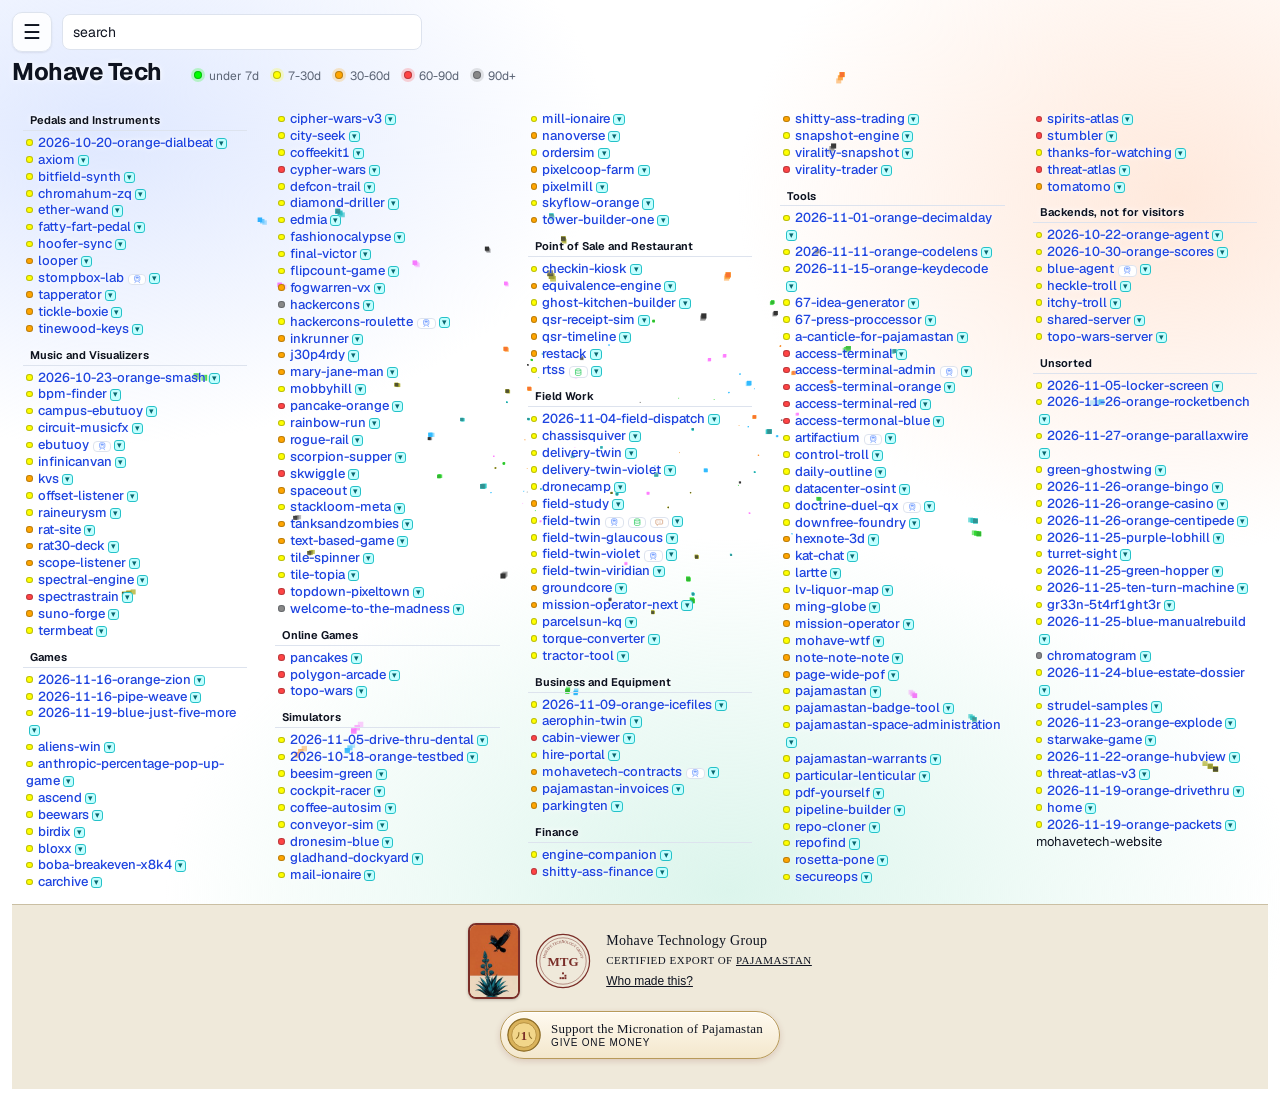
==== commit ae2c9cbe: "Add Personal Velocity to Statistics with a daily code count of every repo Co-Authored-By: Claude Opu" ====
--- a/index.html
+++ b/index.html
@@ -524,6 +524,7 @@
 <script src="ai-v1.js?v=2"></script>
 <script src="apis-v1.js?v=1"></script>
 <script src="connections-v1.js?v=1"></script>
+<script src="velocity-v1.js?v=1"></script>
   <!-- =====================================================================
        MOHAVE TECHNOLOGY GROUP // CREATOR SEAL
        Drop this ONE block into any HTML page, anywhere before </body>.
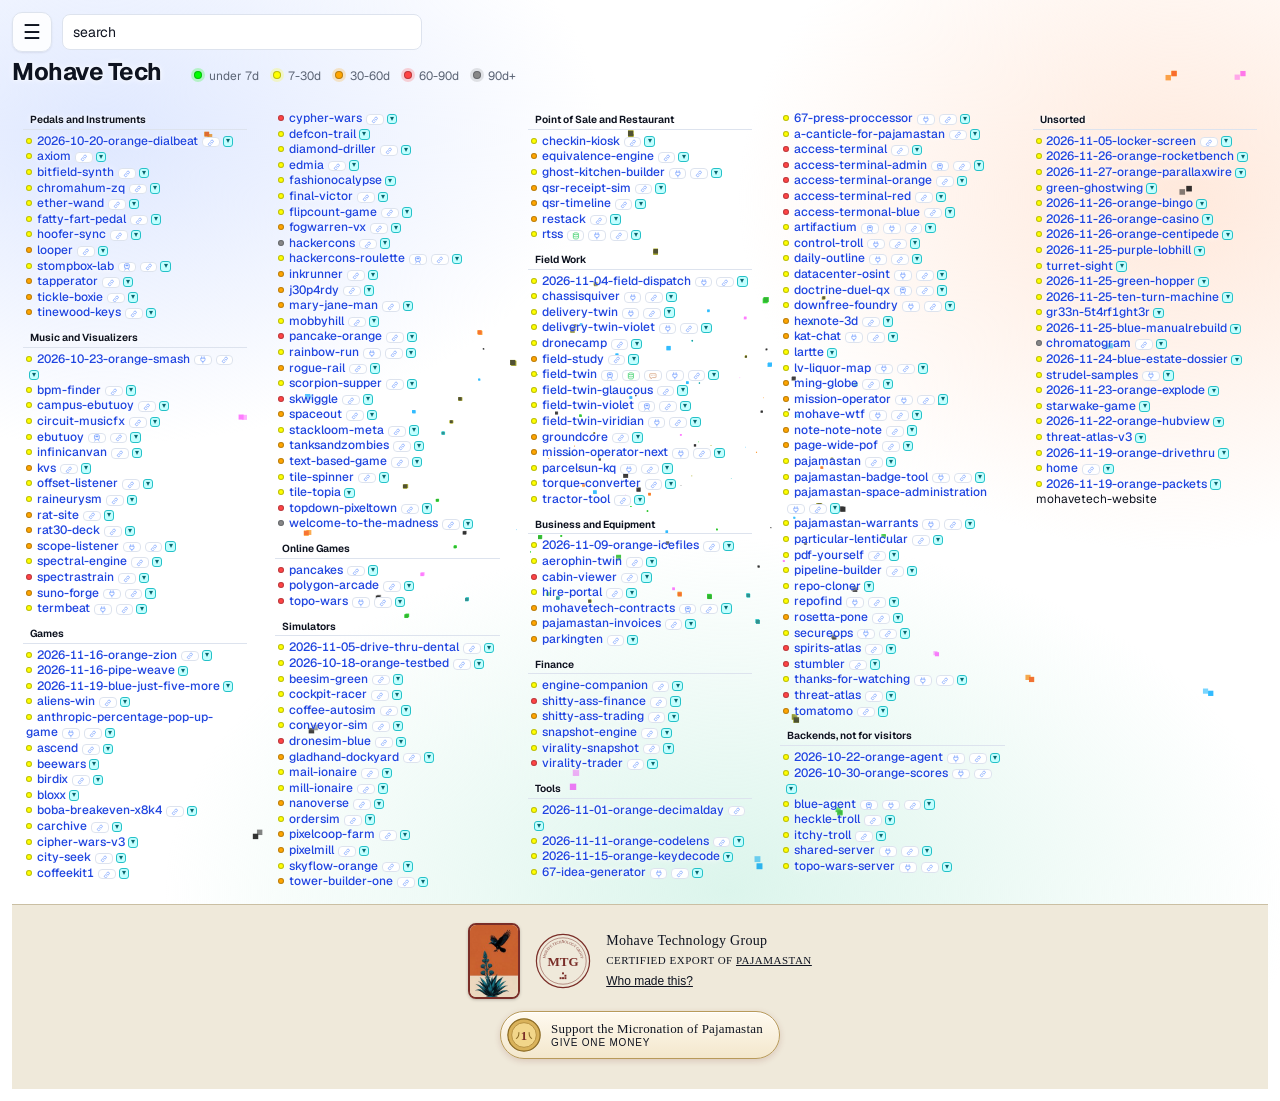
==== commit 1f4fd444: "Count every code line once across all repos for Personal Velocity Co-Authored-By: Claude Opus 5.5 <n" ====
--- a/index.html
+++ b/index.html
@@ -524,7 +524,7 @@
 <script src="ai-v1.js?v=2"></script>
 <script src="apis-v1.js?v=1"></script>
 <script src="connections-v1.js?v=1"></script>
-<script src="velocity-v1.js?v=1"></script>
+<script src="velocity-v1.js?v=2"></script>
   <!-- =====================================================================
        MOHAVE TECHNOLOGY GROUP // CREATOR SEAL
        Drop this ONE block into any HTML page, anywhere before </body>.
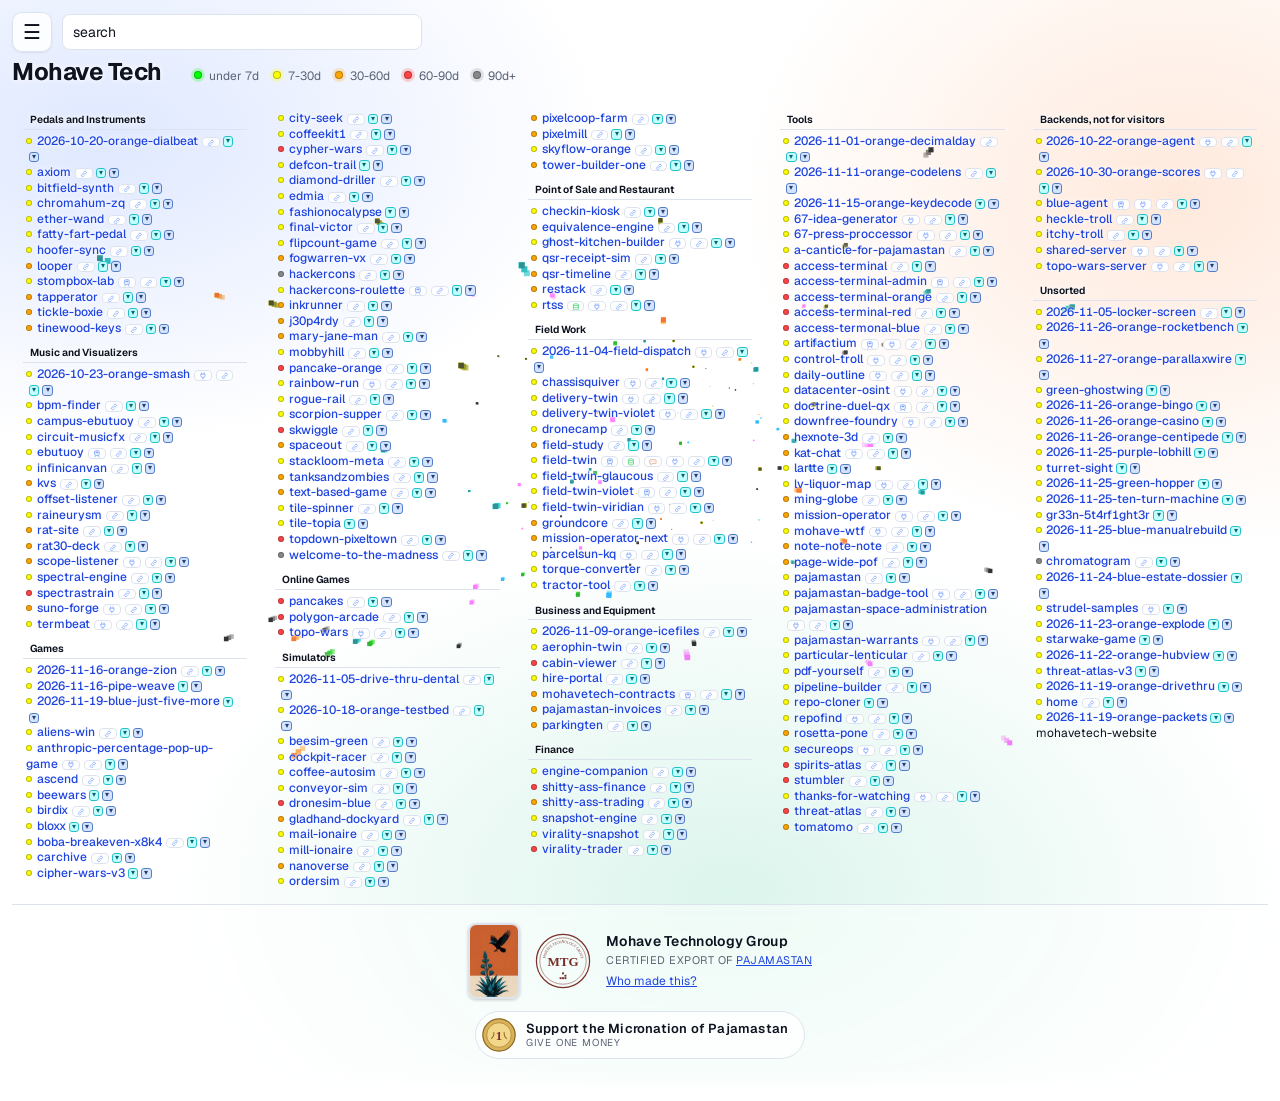
==== commit 86e467a1: "Per-project stats dropdown (lines, 2016 hours, AI cost) and Cost Of Code on Statistics Co-Authored-B" ====
--- a/index.html
+++ b/index.html
@@ -524,7 +524,7 @@
 <script src="ai-v1.js?v=2"></script>
 <script src="apis-v1.js?v=1"></script>
 <script src="connections-v1.js?v=1"></script>
-<script src="velocity-v1.js?v=2"></script>
+<script src="velocity-v1.js?v=3"></script>
   <!-- =====================================================================
        MOHAVE TECHNOLOGY GROUP // CREATOR SEAL
        Drop this ONE block into any HTML page, anywhere before </body>.
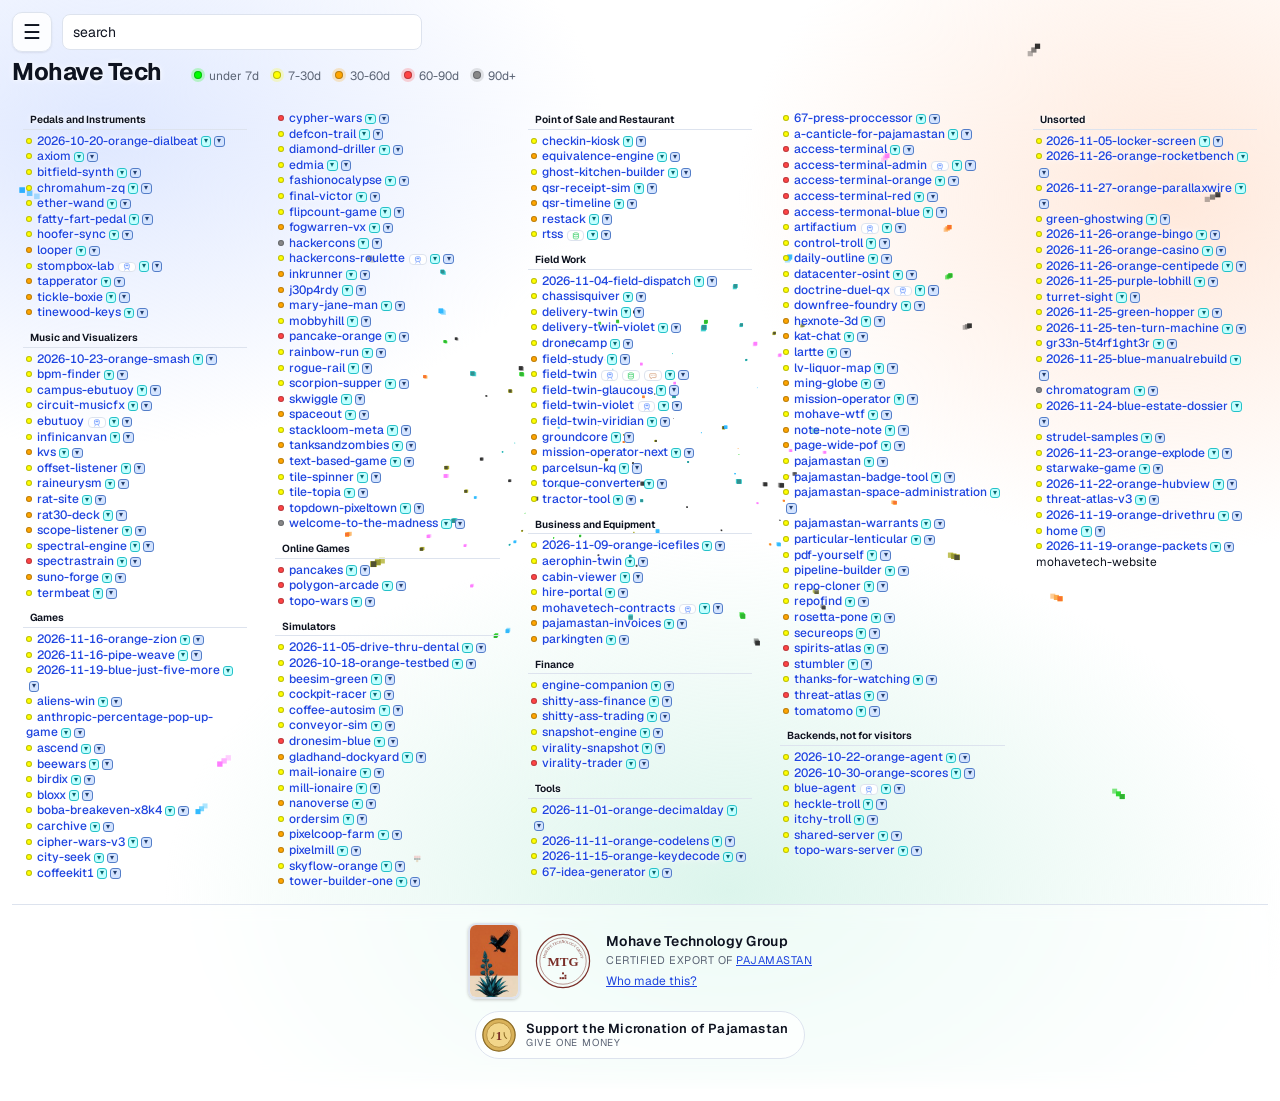
==== commit 39be24c3: "Real hours per project from commit sessions, with lines per real hour Co-Authored-By: Claude Opus 5." ====
--- a/index.html
+++ b/index.html
@@ -524,7 +524,7 @@
 <script src="ai-v1.js?v=2"></script>
 <script src="apis-v1.js?v=1"></script>
 <script src="connections-v1.js?v=1"></script>
-<script src="velocity-v1.js?v=3"></script>
+<script src="velocity-v1.js?v=4"></script>
   <!-- =====================================================================
        MOHAVE TECHNOLOGY GROUP // CREATOR SEAL
        Drop this ONE block into any HTML page, anywhere before </body>.
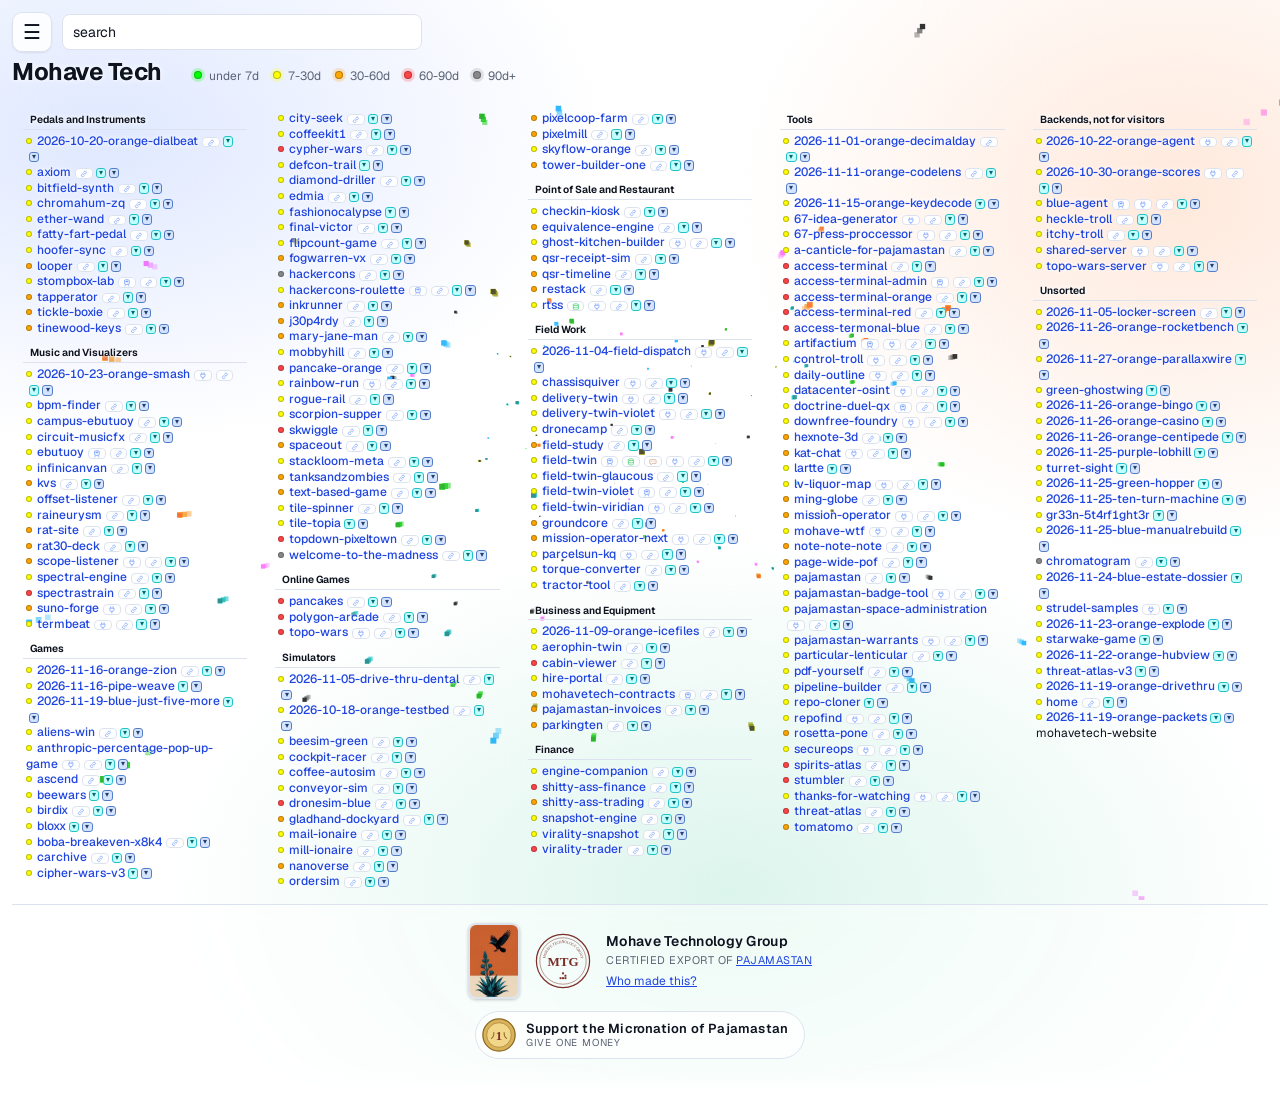
==== commit d6074f99: "Correlate coding sessions with Field Twin work tickets Co-Authored-By: Claude Opus 5.5 <noreply@anth" ====
--- a/index.html
+++ b/index.html
@@ -524,7 +524,7 @@
 <script src="ai-v1.js?v=2"></script>
 <script src="apis-v1.js?v=1"></script>
 <script src="connections-v1.js?v=1"></script>
-<script src="velocity-v1.js?v=4"></script>
+<script src="velocity-v1.js?v=5"></script>
   <!-- =====================================================================
        MOHAVE TECHNOLOGY GROUP // CREATOR SEAL
        Drop this ONE block into any HTML page, anywhere before </body>.
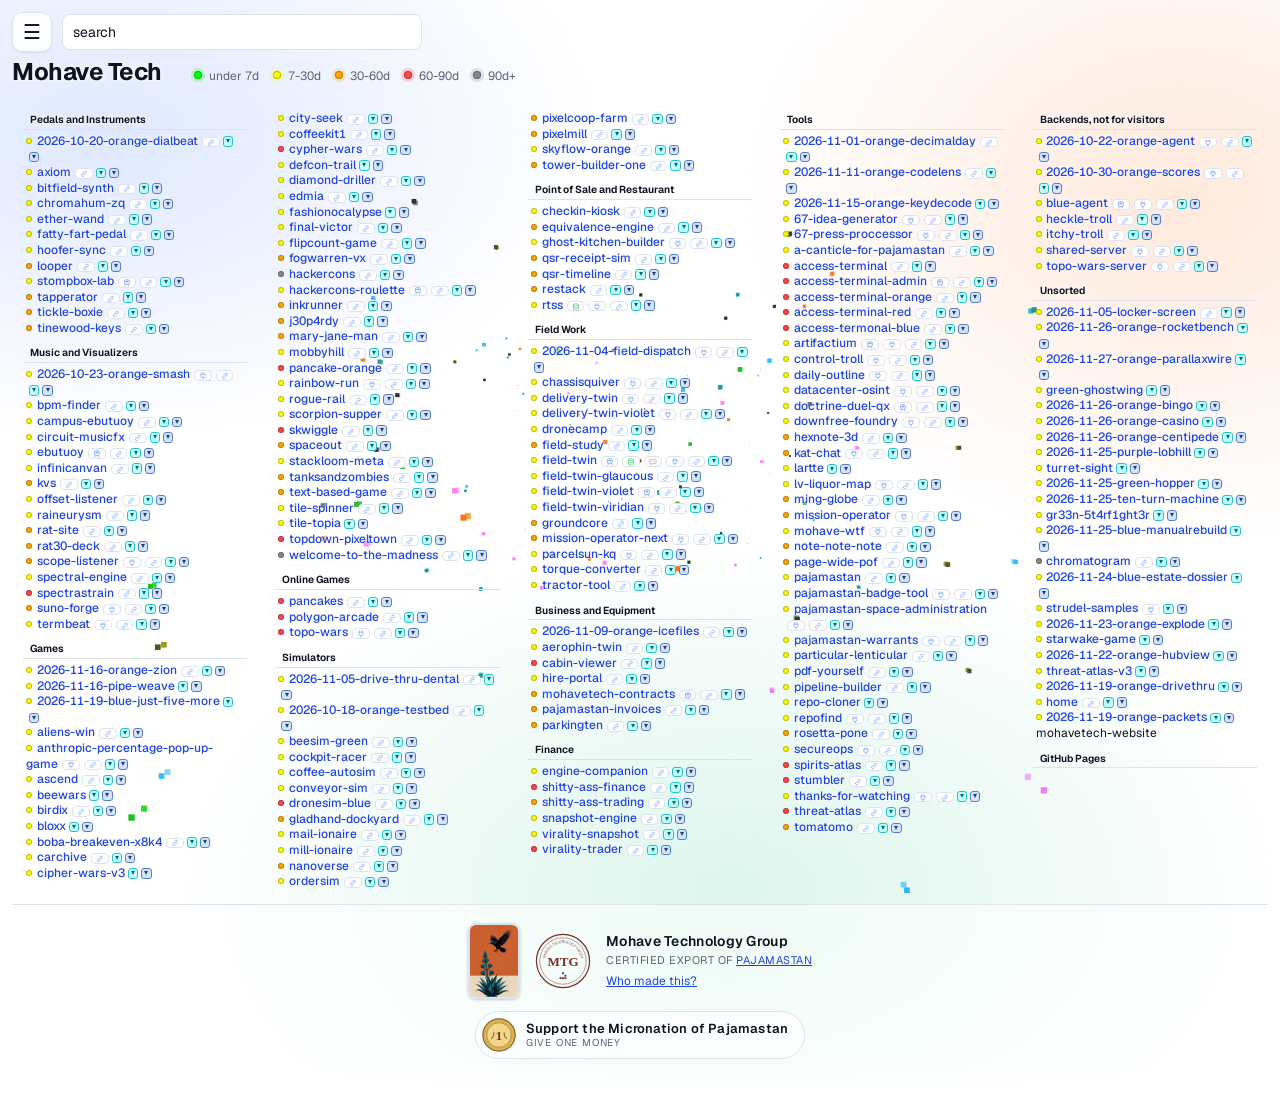
==== commit 18667a25: "Track GitHub Pages sites on the hub: list section, row buttons and a GitHub Pages tab Co-Authored-By" ====
--- a/index.html
+++ b/index.html
@@ -525,6 +525,7 @@
 <script src="apis-v1.js?v=1"></script>
 <script src="connections-v1.js?v=1"></script>
 <script src="velocity-v1.js?v=5"></script>
+<script src="pages-v1.js?v=1"></script>
   <!-- =====================================================================
        MOHAVE TECHNOLOGY GROUP // CREATOR SEAL
        Drop this ONE block into any HTML page, anywhere before </body>.
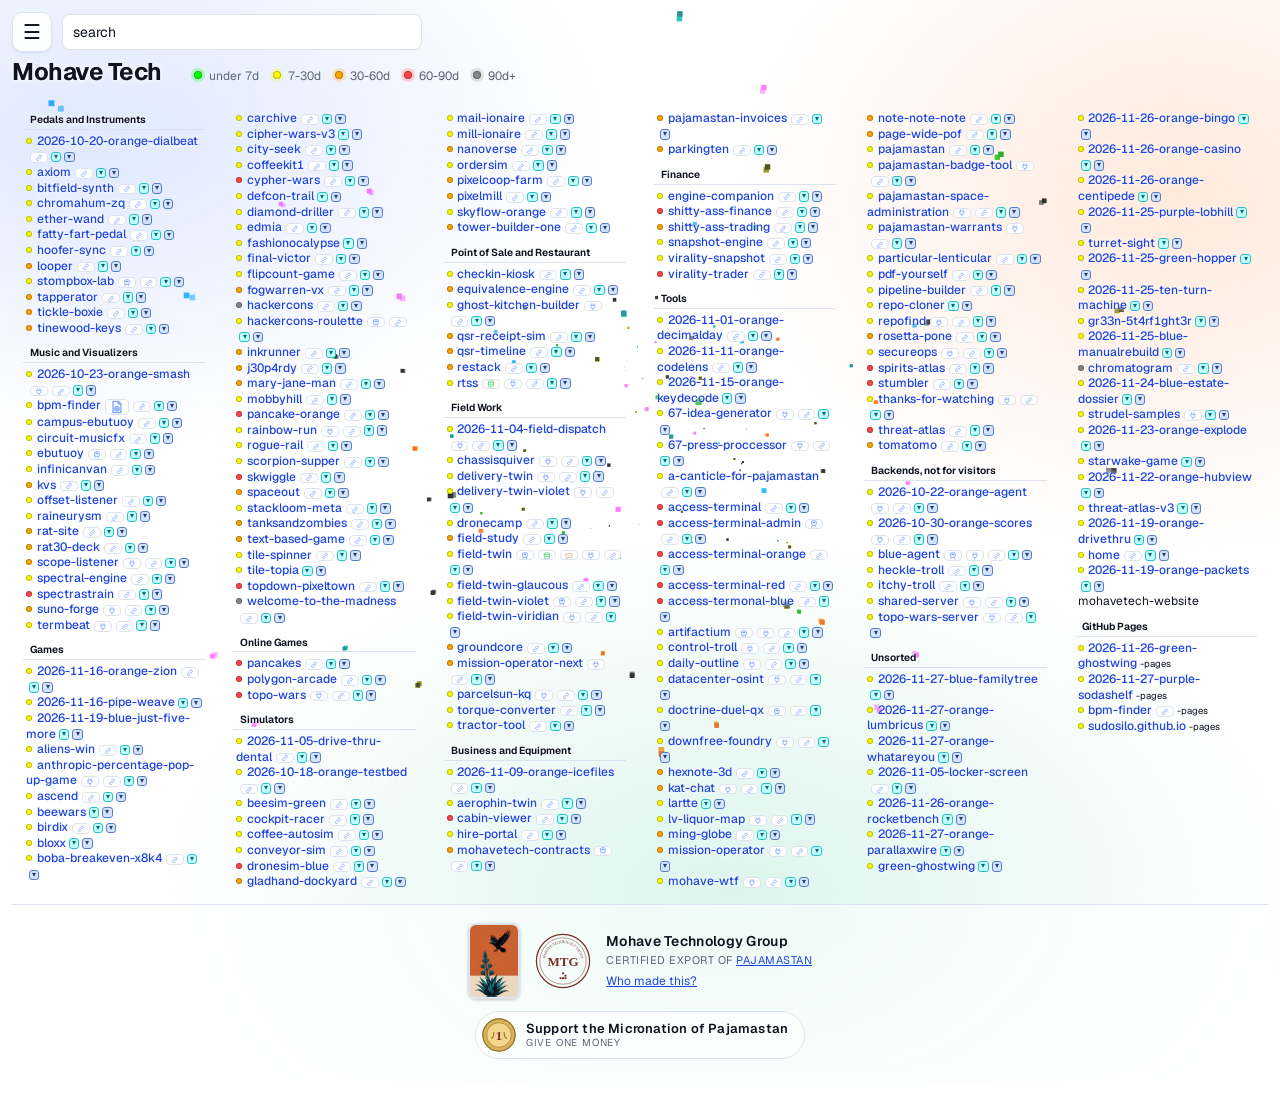
==== commit eaaa3447: "sync app list with vercel" ====
--- a/index.html
+++ b/index.html
@@ -124,7 +124,10 @@
 <p><a href="https://2026-11-26-orange-casino.vercel.app">2026-11-26-orange-casino</a></p>
 <p><a href="https://2026-11-26-orange-centipede.vercel.app">2026-11-26-orange-centipede</a></p>
 <p><a href="https://2026-11-26-orange-rocketbench.vercel.app">2026-11-26-orange-rocketbench</a></p>
+<p><a href="https://2026-11-27-blue-familytree.vercel.app">2026-11-27-blue-familytree</a></p>
+<p><a href="https://2026-11-27-orange-lumbricus.vercel.app">2026-11-27-orange-lumbricus</a></p>
 <p><a href="https://2026-11-27-orange-parallaxwire.vercel.app">2026-11-27-orange-parallaxwire</a></p>
+<p><a href="https://2026-11-27-orange-whatareyou.vercel.app">2026-11-27-orange-whatareyou</a></p>
 <p><a href="https://67-idea-generator.vercel.app">67-idea-generator</a></p>
 <p><a href="https://67-press-proccessor.vercel.app">67-press-proccessor</a><span class="tag">-orange</span></p>
 <p><a href="https://a-canticle-for-pajamastan.vercel.app">a-canticle-for-pajamastan</a></p>
@@ -491,6 +494,9 @@
 <p><a class="nostumble" href="https://topo-wars-server.vercel.app">topo-wars-server</a></p>
 
 <h2>Unsorted</h2>
+<p><a href="https://2026-11-27-blue-familytree.vercel.app">2026-11-27-blue-familytree</a></p>
+<p><a href="https://2026-11-27-orange-lumbricus.vercel.app">2026-11-27-orange-lumbricus</a></p>
+<p><a href="https://2026-11-27-orange-whatareyou.vercel.app">2026-11-27-orange-whatareyou</a></p>
 <p><a href="https://2026-11-05-locker-screen.vercel.app">2026-11-05-locker-screen</a></p>
 <p><a href="https://2026-11-26-orange-rocketbench.vercel.app">2026-11-26-orange-rocketbench</a></p>
 <p><a href="https://2026-11-27-orange-parallaxwire.vercel.app">2026-11-27-orange-parallaxwire</a></p>
